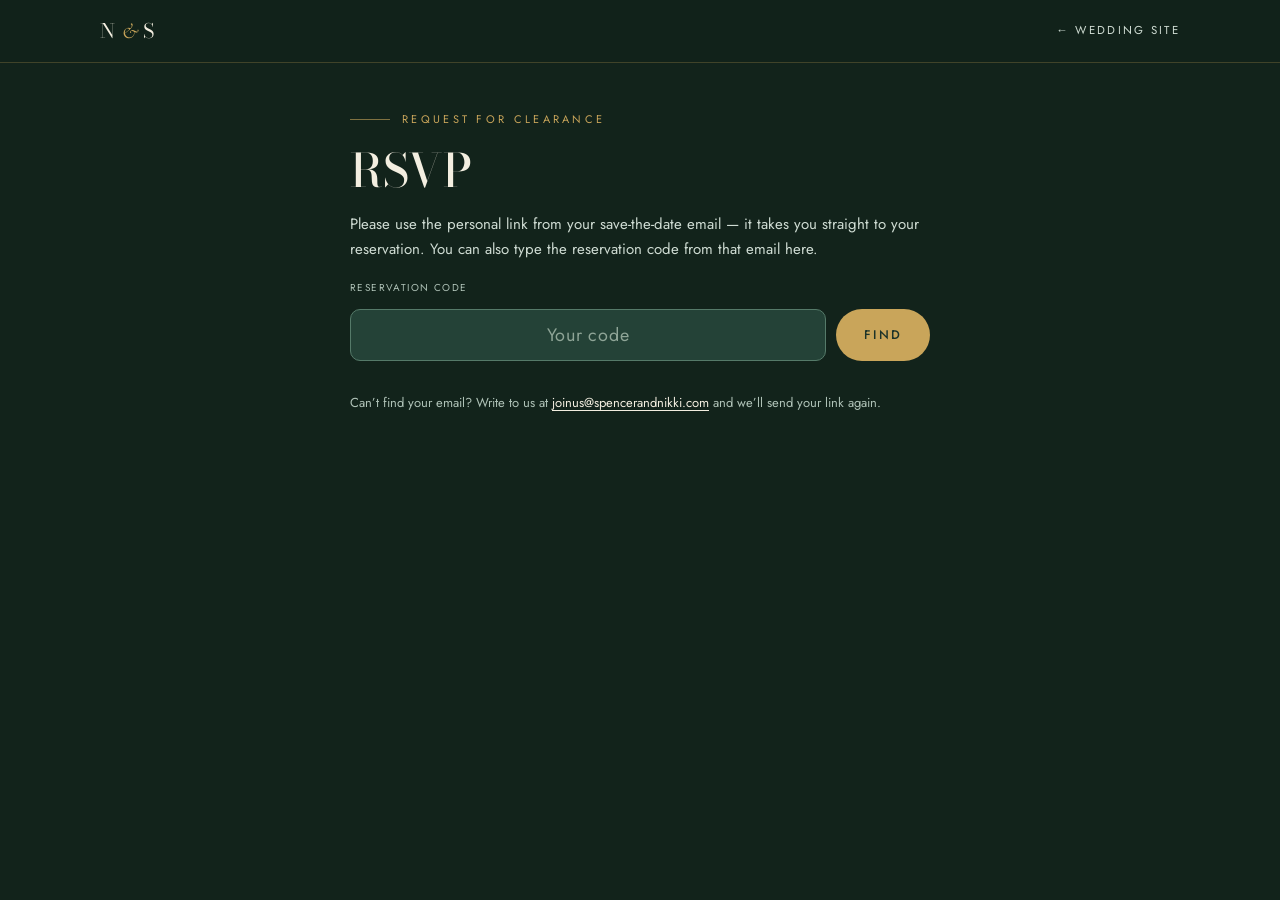
==== rsvp/index.html @ 8760c3c9 "Create index.html" ====
<!doctype html>
<html lang="en">
<head>
<meta charset="utf-8">
<meta name="viewport" content="width=device-width, initial-scale=1, viewport-fit=cover">
<title>RSVP · Nikki &amp; Spencer</title>
<meta name="robots" content="noindex">
<meta name="theme-color" content="#12231B">
<link rel="icon" href="../favicon.png">
<link rel="apple-touch-icon" href="../apple-touch-icon.png">
<link rel="preconnect" href="https://fonts.googleapis.com">
<link rel="preconnect" href="https://fonts.gstatic.com" crossorigin>
<link href="https://fonts.googleapis.com/css2?family=Bodoni+Moda:ital,wght@0,400;0,500;1,400&family=Cormorant+Garamond:ital,wght@0,500;0,600;1,500&family=Jost:wght@300;400;500;600&display=swap" rel="stylesheet">
<link rel="stylesheet" href="../style.css">
</head>
<body>
<header class="nav">
<div class="nav-in">
<a class="brand" href="../">N<i>&amp;</i>S</a>
<nav class="links" style="display:flex;position:static;flex-direction:row;background:none;border:0;padding:0"><a href="../" style="border:0;padding:0">← Wedding site</a></nav>
</div>
</header>

<main class="rs">

<!-- ===== enter code ===== -->
<section id="v-code" class="hidden" style="display:flex;flex-direction:column;gap:18px">
<div class="kick"><i></i>Request for clearance</div>
<h1>RSVP</h1>
<p class="para">Please use the personal link from your save-the-date email — it takes you straight to your reservation. You can also type the reservation code from that email here.</p>
<form id="codeForm" novalidate>
<label for="codeIn">Reservation code</label>
<div class="codebox"><input id="codeIn" autocomplete="off" autocapitalize="characters" spellcheck="false" maxlength="16" placeholder="Your code"><button class="btn" type="submit" id="codeBtn">Find</button></div>
<div class="err" id="codeErr" role="alert"></div>
</form>
<p class="small" style="margin:0">Can’t find your email? Write to us at <a href="mailto:joinus@spencerandnikki.com">joinus@spencerandnikki.com</a> and we’ll send your link again.</p>
</section>

<!-- ===== loading ===== -->
<section id="v-load" class="hidden"><p class="para" style="text-align:center;padding:40px 0">Checking your reservation…</p></section>

<!-- ===== form ===== -->
<section id="v-ask" class="hidden" style="flex-direction:column;gap:18px">
<div class="kick"><i></i>Request for clearance</div>
<h1>Can you join us on October 2, 2027?</h1>
<div class="ticket">
<div class="who"><span class="lbl">Passengers on this reservation</span><span class="v" id="paxNames"></span></div>
<div class="seats"><span class="lbl">Seats</span><span class="v" id="seatCount"></span></div>
</div>
<div id="repliedNote" class="note hidden"></div>
<p class="para">Reply for yourself, or for everyone on this reservation. Please reply by February 1, 2027.</p>
<form id="rsvpForm" novalidate autocomplete="on">
<div id="whoBox" style="display:flex;flex-direction:column;gap:8px">
<div class="lbl">Who’s replying?</div>
<div id="who" class="chips" role="radiogroup" aria-label="Who is replying"></div>
</div>
<div style="display:flex;flex-direction:column;gap:8px">
<div class="lbl">Passenger manifest</div>
<div id="pax" style="display:flex;flex-direction:column;gap:10px"></div>
</div>
<div id="addrBox" class="hidden" style="flex-direction:column;gap:14px">
<div class="lbl" style="padding-top:4px">Household mailing address</div>
<div id="addrNote" class="note hidden">We already have your household’s mailing address. Only fill this in if it has changed.</div>
<label for="street">Street address<input id="street" name="street" type="text" autocomplete="shipping address-line1" placeholder="Street and apt / unit" maxlength="200"></label>
<div class="row2"><label for="city">City<input id="city" name="city" type="text" autocomplete="shipping address-level2" maxlength="80"></label><label for="state">State<input id="state" name="state" type="text" autocomplete="shipping address-level1" maxlength="40"></label></div>
<div class="row2b"><label for="zip">ZIP<input id="zip" name="zip" type="text" autocomplete="shipping postal-code" inputmode="numeric" maxlength="20"></label><label for="phone">Phone<input id="phone" name="phone" type="tel" autocomplete="tel" maxlength="40"></label></div>
<label for="email">Email<input id="email" name="email" type="email" autocomplete="email" maxlength="120"></label>
</div>
<label>Note to the couple (optional)<textarea name="note" rows="3" maxlength="1000"></textarea></label>
<div class="err" id="err" role="alert"></div>
<button class="btn" type="submit" id="submitBtn">File my flight plan</button>
</form>
</section>

<!-- ===== done ===== -->
<section id="v-done" class="hidden" style="flex-direction:column">
<div class="done">
<svg width="64" height="64" viewBox="0 0 64 64" aria-hidden="true"><circle cx="32" cy="32" r="28" fill="none" stroke="#C9A55A" stroke-width="2.5"/><path d="M20 33 L28 41 L44 24" fill="none" stroke="#C9A55A" stroke-width="3" stroke-linecap="round" stroke-linejoin="round"/></svg>
<h1 id="doneTitle">Reply received</h1>
<p class="para" id="doneText" style="max-width:360px"></p>
<div id="doneList" class="note" style="text-align:left;width:100%"></div>
<p class="small" style="margin:0">You can change your reply anytime using this same link.</p>
<button class="linkbtn" type="button" id="againBtn">Change a reply</button>
<a class="btn ghost" href="../#travel">Travel &amp; hotel info</a>
</div>
</section>
</main>

<script>
(function(){
  /* Web app URL of the RSVP script (owned by joinus@spencerandnikki.com) */
  var API = 'https://script.google.com/macros/s/AKfycbwZW_Fsgyg5lzgpN3b44ggi_fx9slfsXWzx26KYUHyJCdIdj5MfnK4z9oKHHdFqIJ7a/exec';

  var $ = function(id){ return document.getElementById(id); };
  var qs = new URLSearchParams(location.search);
  var CODE = (qs.get('g') || '').replace(/[^A-Za-z0-9]/g,'').toUpperCase().slice(0,16);
  var party = null, replier = '', picks = {};

  function go(v){
    ['code','load','ask','done'].forEach(function(n){ var e=$('v-'+n); var on=n===v; e.classList.toggle('hidden',!on); if(on) e.style.display=(n==='load'?'block':'flex'); });
    window.scrollTo(0,0);
  }
  function el(tag, cls, txt){ var e=document.createElement(tag); if(cls) e.className=cls; if(txt!=null) e.textContent=txt; return e; }
  function joinAnd(a){ return a.length < 2 ? (a[0]||'') : a.slice(0,-1).join(', ') + ' & ' + a[a.length-1]; }
  function nameLine(names){
    var parts = names.map(function(n){ return n.trim().split(/\s+/); });
    var multi = parts.length > 1 && parts.every(function(p){ return p.length > 1; });
    var last = multi && parts[0][parts[0].length-1];
    if (multi && parts.every(function(p){ return p[p.length-1] === last; })) return joinAnd(parts.map(function(p){ return p.slice(0,-1).join(' '); })) + ' ' + last;
    return joinAnd(names);
  }
  function label(a){ return a==='Yes' ? 'Wheels down — coming' : a==='No' ? 'Unable — sending love' : 'Waiting for a reply'; }
  function disp(m){ return m.name==='Guest' ? 'Your guest' : m.name; }

  function api(method, body){
    var url = API + (method==='GET' ? '?api=party&g=' + encodeURIComponent(CODE) : '');
    var opt = method==='GET' ? {} : { method:'POST', headers:{'Content-Type':'text/plain;charset=utf-8'}, body: JSON.stringify(body) };
    return fetch(url, opt).then(function(r){ return r.json(); });
  }

  function load(){
    go('load');
    api('GET').then(function(p){
      if (!p || !p.ok){ go('code'); $('codeErr').textContent='We couldn’t find that reservation. Please check the code and try again.'; return; }
      party = p; picks = {}; replier=''; history.replaceState(null,'','?g='+CODE); renderForm(); go('ask');
    }).catch(function(){ go('code'); $('codeErr').textContent='We couldn’t connect just now. Please try again in a moment.'; });
  }

  function renderHeader(){
    $('paxNames').textContent = nameLine(party.members.map(function(m){ return m.name==='Guest' ? 'Guest' : m.name; }));
    $('seatCount').textContent = party.members.length;
    var answered = party.members.filter(function(m){ return m.answer; }), n=$('repliedNote');
    if (answered.length){
      n.classList.remove('hidden'); n.innerHTML=''; n.appendChild(el('b',null,'Replies so far'));
      party.members.forEach(function(m){ n.appendChild(el('div',null, disp(m)+': '+label(m.answer))); });
    } else n.classList.add('hidden');
  }

  function renderForm(){
    renderHeader();
    $('err').textContent='';
    var people = party.members.filter(function(m){ return m.name!=='Guest'; });
    if (people.length===1) replier = people[0].id;
    $('whoBox').classList.toggle('hidden', people.length===1);
    var who=$('who'); who.innerHTML='';
    people.forEach(function(m){
      var c=el('button','chip',m.name); c.type='button'; c.setAttribute('role','radio'); c.setAttribute('aria-checked', String(m.id===replier));
      c.addEventListener('click', function(){ replier=m.id; renderForm(); }); who.appendChild(c);
    });
    var pax=$('pax'); pax.innerHTML='';
    party.members.forEach(function(m){
      var locked = m.own && m.id!==replier;
      var cur = picks[m.id] || (m.answer==='Yes'?'yes':m.answer==='No'?'no':'');
      if (locked) cur = m.answer==='Yes'?'yes':'no';
      var card=el('div','p'), head=el('div');
      head.appendChild(el('div','p-name', disp(m)));
      var sub = locked ? (m.name.split(' ')[0]+' replied for themselves, so only they can change this.')
              : (m.own && m.id===replier ? 'Your own reply — you can change it.' : (m.answer ? 'Current reply: '+label(m.answer) : ''));
      if (sub) head.appendChild(el('div','p-sub',sub));
      card.appendChild(head);
      var opts=el('div','opts');
      [['yes','Wheels down','Coming'],['no','Unable','Sending love']].forEach(function(o){
        var b=el('button','opt '+o[0]); b.type='button'; b.setAttribute('aria-pressed', String(cur===o[0]));
        b.appendChild(el('b',null,o[1])); b.appendChild(el('small',null,o[2]));
        b.setAttribute('aria-label', disp(m)+': '+o[1]+', '+o[2].toLowerCase());
        if (locked) b.disabled=true;
        b.addEventListener('click', function(){ picks[m.id]=o[0]; renderForm(); });
        opts.appendChild(b);
      });
      card.appendChild(opts);
      if (cur==='yes' && !locked){
        var l=el('label',null,'Name on the invitation'), i=el('input'); i.name='n_'+m.id; i.maxLength=120;
        i.value = picks['n_'+m.id] != null ? picks['n_'+m.id] : (m.official || (m.name==='Guest' ? '' : m.name));
        if (m.name==='Guest') i.placeholder='Your guest’s full name';
        i.addEventListener('input', function(){ picks['n_'+m.id]=i.value; });
        l.appendChild(i); card.appendChild(l);
        var first = m.name==='Guest' ? 'your guest' : m.name.split(' ')[0];
        if (!picks['x_'+m.id] && !picks['a_'+m.id]){
          var tg=el('button','sep-toggle', m.hasOwnAddr ? 'Update where we mail '+first+'’s invite' : '+ Mail '+first+'’s invite somewhere else');
          tg.type='button'; tg.addEventListener('click', function(){ picks['x_'+m.id]=true; renderForm(); });
          card.appendChild(tg);
        } else {
          var la=el('label',null,'Where should we mail '+first+'’s invite? (optional)'), ta=el('textarea');
          ta.name='sep_'+m.id; ta.rows=2; ta.maxLength=300; ta.setAttribute('autocomplete','off');
          ta.placeholder = m.hasOwnAddr ? 'On file — only fill in if it changed' : 'Only if '+first+' lives somewhere else';
          ta.value = picks['a_'+m.id] || '';
          ta.addEventListener('input', function(){ picks['a_'+m.id]=ta.value; });
          la.appendChild(ta); card.appendChild(la);
        }
      }
      pax.appendChild(card);
    });
    var anyYes = party.members.some(function(m){ return (picks[m.id]||(m.answer==='Yes'?'yes':m.answer==='No'?'no':''))==='yes'; });
    $('addrBox').classList.toggle('hidden', !anyYes); if(anyYes) $('addrBox').style.display='flex';
    $('addrNote').classList.toggle('hidden', !party.hasAddress);
  }

  $('codeForm').addEventListener('submit', function(e){
    e.preventDefault();
    var c=$('codeIn').value.replace(/[^A-Za-z0-9]/g,'').toUpperCase();
    if (c.length<6){ $('codeErr').textContent='Your code is at least 6 letters and numbers.'; return; }
    $('codeErr').textContent=''; CODE=c; load();
  });
  $('againBtn').addEventListener('click', function(){ renderForm(); go('ask'); });
  $('rsvpForm').addEventListener('input', function(){ $('err').textContent=''; });
  $('rsvpForm').addEventListener('submit', function(e){
    e.preventDefault();
    var f=e.target, err=$('err');
    if (!replier){ err.textContent='Please choose who’s replying.'; return; }
    var answers={}, names={}, addrs={}, any=false, anyYes=false;
    party.members.forEach(function(m){
      if (m.own && m.id!==replier) return;
      var c=picks[m.id]; if(!c) return; answers[m.id]=c; any=true;
      if (c==='yes'){ anyYes=true; var i=f.querySelector('[name="n_'+m.id+'"]'); names[m.id]=i?i.value.trim():''; var t=f.querySelector('[name="sep_'+m.id+'"]'); if(t&&t.value.trim()) addrs[m.id]=t.value.trim(); }
    });
    if (!any){ err.textContent='Choose Wheels down or Unable for at least one person.'; return; }
    for (var id in names){ if(!names[id]){ err.textContent='Please add a name for each person who’s coming.'; return; } }
    var addr={street:f.street.value.trim(),city:f.city.value.trim(),state:f.state.value.trim(),zip:f.zip.value.trim(),email:f.email.value.trim(),phone:f.phone.value.trim()};
    if (anyYes && !party.hasAddress && !(addr.street&&addr.city&&addr.state&&addr.zip&&addr.email&&addr.phone)){ err.textContent='Please fill in the mailing address, phone and email so we can send your invitation.'; return; }
    if (addr.email && !/^\S+@\S+\.\S+$/.test(addr.email)){ err.textContent='That email doesn’t look quite right.'; return; }
    var btn=$('submitBtn'); btn.disabled=true; btn.textContent='Filing…';
    var payload={code:CODE, replier:replier, answers:answers, names:names, addrs:addrs, note:f.note.value};
    for (var k in addr) payload[k]=addr[k];
    api('POST', payload).then(function(res){
      btn.disabled=false; btn.textContent='File my flight plan';
      if (!res || !res.ok){ err.textContent=((res&&res.error)||'Something went wrong.')+' Please try again.'; return; }
      party = res.party; picks={}; f.note.value='';
      var yes = party.members.filter(function(m){ return m.answer==='Yes'; }).length;
      $('doneTitle').textContent = yes ? 'Roger that' : 'Reply received';
      $('doneText').textContent = yes ? 'You’re cleared for takeoff. Watch your mailbox for the formal invitation.' : 'Thank you for letting us know. Sending love from the flight deck.';
      var dl=$('doneList'); dl.innerHTML='';
      party.members.forEach(function(m){ dl.appendChild(el('div',null, disp(m)+': '+label(m.answer))); });
      if (res.skipped && res.skipped.length) dl.appendChild(el('div','p-sub', res.skipped.join(', ')+' already replied for themselves, so their answer stayed the same.'));
      go('done');
    }).catch(function(){
      btn.disabled=false; btn.textContent='File my flight plan';
      err.textContent='We couldn’t connect just now. Please try again.';
    });
  });

  if (CODE) load(); else go('code');
})();
</script>
</body>
</html>
---- style.css ----
:root{--bg:#12231B;--navy:#1C3329;--navy2:#244237;--line:#3D6252;--line2:#557A69;--cream:#F3EEE0;--mute:#AFC2B7;--soft:#CFDCD3;--gold:#C9A55A;--gold2:#E2C47E;--err:#F0A59A;--serif:'Bodoni Moda',Didot,Georgia,serif;--script:'Cormorant Garamond',Georgia,serif;--sans:'Jost','Helvetica Neue',Arial,sans-serif}
*{box-sizing:border-box}
html{scroll-behavior:smooth;scroll-padding-top:72px}
body{margin:0;background:var(--bg);color:var(--cream);font-family:var(--sans);-webkit-font-smoothing:antialiased;line-height:1.5}
a{color:var(--cream);text-underline-offset:3px}a:hover{color:var(--gold2)}
img{max-width:100%;display:block}
.hidden{display:none!important}

/* ---------- nav ---------- */
.nav{position:sticky;top:0;z-index:20;background:rgba(18,35,27,.92);backdrop-filter:saturate(1.2) blur(8px);-webkit-backdrop-filter:saturate(1.2) blur(8px);border-bottom:1px solid rgba(201,165,90,.25)}
.nav-in{max-width:1120px;margin:0 auto;padding:0 20px;height:62px;display:flex;align-items:center;justify-content:space-between;gap:16px}
.brand{font-family:var(--serif);font-size:20px;letter-spacing:.14em;text-decoration:none;white-space:nowrap}
.brand i{font-family:var(--script);font-style:italic;color:var(--gold);letter-spacing:0;font-size:22px;padding:0 4px}
.links{display:flex;align-items:center;gap:26px}
.links a{font-size:11.5px;letter-spacing:.2em;text-transform:uppercase;text-decoration:none;color:var(--soft)}
.links a:hover{color:var(--gold2)}
.pill{display:inline-flex;align-items:center;min-height:38px;padding:0 18px;border-radius:20px;background:var(--gold);color:var(--navy)!important;font-weight:500}
.pill:hover{background:var(--gold2)}
.menu{display:none;background:none;border:0;color:var(--cream);padding:10px;margin-right:-10px;cursor:pointer}
@media (max-width:860px){
  .menu{display:block}
  .links{position:absolute;top:62px;left:0;right:0;flex-direction:column;align-items:stretch;gap:0;background:var(--bg);border-bottom:1px solid rgba(201,165,90,.25);padding:6px 20px 18px;display:none}
  .links.open{display:flex}
  .links a{padding:14px 0;border-bottom:1px solid var(--line);font-size:12.5px}
  .links a.pill{margin-top:14px;justify-content:center;border:0;min-height:48px}
}

/* ---------- shared ---------- */
.wrap{max-width:1120px;margin:0 auto;padding:0 20px}
.sec{padding:88px 0;border-top:1px solid rgba(201,165,90,.18)}
.sec.alt{background:var(--navy)}
.kick{display:flex;align-items:center;gap:12px;font-size:11px;letter-spacing:.3em;text-transform:uppercase;color:var(--gold)}
.kick b{font-weight:500;color:var(--mute);letter-spacing:.2em}
.kick i{flex:0 0 40px;height:1px;background:var(--gold);opacity:.6}
h2{font-family:var(--serif);font-weight:500;font-size:clamp(34px,5vw,52px);line-height:1.05;margin:14px 0 14px;letter-spacing:.01em}
.lede{font-size:16px;line-height:1.7;color:var(--soft);max-width:620px;margin:0}
.script{font-family:var(--script);font-style:italic;color:var(--gold)}
.lbl{font-size:10px;letter-spacing:.2em;color:var(--mute);text-transform:uppercase}
.small{font-size:13px;color:var(--mute)}
.card{border:1px solid var(--line);border-radius:16px;background:rgba(36,66,55,.55);padding:22px}
.venue{font-family:var(--script);font-size:26px;font-weight:600;line-height:1.15}
.btn{display:inline-flex;justify-content:center;align-items:center;min-height:52px;border-radius:28px;border:0;background:var(--gold);color:var(--navy);font-family:inherit;font-weight:500;font-size:12.5px;letter-spacing:.18em;text-transform:uppercase;cursor:pointer;text-decoration:none;padding:0 28px;text-align:center}
.btn:hover{background:var(--gold2);color:var(--navy)}
.btn.ghost{background:transparent;border:1px solid var(--cream);color:var(--cream)}
.btn.ghost:hover{background:rgba(243,238,224,.08);color:var(--cream)}
.btn[disabled]{opacity:.6;cursor:wait}
.plane{display:inline-block;color:var(--gold)}
.rule{display:flex;align-items:center;justify-content:center;gap:12px;color:var(--gold)}.rule i{width:70px;height:1px;background:var(--gold);opacity:.7}

/* ---------- hero ---------- */
.hero{position:relative;overflow:hidden}
.hero-in{display:grid;grid-template-columns:minmax(0,1fr) minmax(0,1.1fr);gap:56px;align-items:center;padding:64px 20px 80px}
.names{display:flex;flex-direction:column;align-items:center;text-align:center;gap:14px}
.eyebrow{font-size:12px;letter-spacing:.36em;text-transform:uppercase;color:var(--soft);padding-left:.36em}
.n{font-family:var(--serif);font-size:clamp(46px,6.4vw,76px);line-height:1;letter-spacing:.12em;text-transform:uppercase;display:flex;flex-direction:column;align-items:center;gap:4px;padding-left:.12em}
.amp{font-family:var(--script);font-style:italic;font-size:.75em;color:var(--gold);letter-spacing:0;text-transform:none;line-height:1}
.hero .script{font-size:28px}
.when{display:grid;grid-template-columns:1fr 1fr;border-top:1px solid var(--line);border-bottom:1px solid var(--line);width:100%;max-width:420px;margin-top:6px}
.when>div{padding:14px 6px;display:flex;flex-direction:column;gap:4px;text-align:center}
.when>div+div{border-left:1px solid var(--line)}
.when .v{font-size:15px;font-weight:500;letter-spacing:.08em}
.count{display:flex;gap:10px;justify-content:center}
.count div{min-width:64px;padding:8px 6px;border:1px solid var(--line);border-radius:10px;background:rgba(36,66,55,.5);display:flex;flex-direction:column;align-items:center}
.count b{font-family:var(--serif);font-weight:500;font-size:24px;color:var(--gold2);line-height:1.2}
.count span{font-size:9px;letter-spacing:.2em;color:var(--mute);text-transform:uppercase}
.hero-cta{display:flex;gap:12px;flex-wrap:wrap;justify-content:center;margin-top:6px}
.map{position:relative;width:100%;aspect-ratio:342/250;border-radius:16px;overflow:hidden;border:1px solid rgba(201,165,90,.55);box-shadow:0 24px 60px rgba(0,0,0,.5)}
.map img,.map svg{position:absolute;inset:0;width:100%;height:100%}
.map img{object-fit:cover}
.map-cap{display:flex;justify-content:space-between;margin-top:12px;font-size:10px;letter-spacing:.2em;text-transform:uppercase;color:var(--mute)}
@media (max-width:860px){.hero-in{grid-template-columns:1fr;gap:36px;padding:28px 16px 56px}.hero .mapbox{order:-1}}

/* ---------- details ---------- */
.two{display:grid;grid-template-columns:minmax(0,1fr) minmax(0,1fr);gap:48px;align-items:start;margin-top:36px}
@media (max-width:860px){.two{grid-template-columns:1fr;gap:28px}}
.tl{display:flex;flex-direction:column}
.tl-row{display:grid;grid-template-columns:118px 1fr;gap:18px;padding:18px 0;border-top:1px dashed var(--line2)}
.tl-row:first-child{border-top:0;padding-top:0}
.tl-t b{display:block;white-space:nowrap;font-size:22px;font-weight:500;color:var(--gold);line-height:1.1}
.tl-d .venue{font-size:22px}
.tl-d p{margin:4px 0 0;color:var(--soft);font-size:14px}
.cal{display:flex;gap:10px;flex-wrap:wrap;margin-top:20px}
.cal a{display:inline-flex;align-items:center;min-height:40px;padding:0 16px;border:1px solid var(--gold);border-radius:20px;text-decoration:none;font-size:12.5px;letter-spacing:.06em}
.cal a:hover{background:rgba(201,165,90,.15);color:var(--cream)}
.vmap{border-radius:14px;overflow:hidden;border:1px solid rgba(201,165,90,.45);aspect-ratio:4/3;background:var(--navy2)}
.vmap iframe{width:100%;height:100%;border:0;filter:grayscale(.35) contrast(1.05)}

/* ---------- travel ---------- */
.grid3{display:grid;grid-template-columns:repeat(3,minmax(0,1fr));gap:16px;margin-top:36px}
@media (max-width:860px){.grid3{grid-template-columns:1fr}}
.apt b{font-family:var(--serif);font-weight:500;font-size:34px;letter-spacing:.06em;color:var(--gold2);display:block;line-height:1.1}
.apt .nm{font-size:14px;color:var(--soft)}
.apt .dr{margin-top:14px;padding-top:12px;border-top:1px dashed var(--line2);font-size:13.5px}
.tag{display:inline-block;font-size:9.5px;letter-spacing:.2em;text-transform:uppercase;color:var(--gold);border:1px solid rgba(201,165,90,.6);border-radius:10px;padding:3px 9px;margin-left:8px;vertical-align:middle}
.hotels{display:grid;grid-template-columns:repeat(2,minmax(0,1fr));gap:16px;margin-top:16px}
@media (max-width:860px){.hotels{grid-template-columns:1fr}}
.hotel{display:flex;flex-direction:column;gap:8px}
.hotel .meta{display:flex;flex-wrap:wrap;gap:6px 16px;font-size:13px;color:var(--soft)}
.hotel .btn{margin-top:10px;align-self:flex-start;min-height:46px;font-size:11.5px;padding:0 22px}
.sub{font-family:var(--serif);font-weight:500;font-size:26px;margin:56px 0 0}

/* ---------- story ---------- */
.story{max-width:620px;margin:36px 0 0;display:flex;flex-direction:column;gap:18px}
.log{display:grid;grid-template-columns:110px 1fr;gap:18px;padding:20px 0;border-top:1px dashed var(--line2)}
.log .who{font-size:10px;letter-spacing:.22em;text-transform:uppercase;color:var(--gold);padding-top:6px}
.log p{margin:0;font-size:16px;line-height:1.75;color:var(--soft)}
.log.her{grid-template-columns:1fr 110px}.log.her .who{order:2;text-align:right}
.soon{text-align:center;padding:30px 20px;border:1px dashed var(--line2);border-radius:16px;color:var(--soft)}
.soon .script{font-size:26px;display:block;margin-bottom:6px}

/* ---------- registry / faq ---------- */
.reg{display:grid;grid-template-columns:repeat(3,minmax(0,1fr));gap:16px;margin-top:36px}
@media (max-width:860px){.reg{grid-template-columns:1fr}}
.reg .card{min-height:150px;display:flex;flex-direction:column;justify-content:space-between;gap:12px}
.faq{max-width:820px;margin-top:28px}
.faq details{border-top:1px solid var(--line);padding:4px 0}
.faq details:last-child{border-bottom:1px solid var(--line)}
.faq summary{list-style:none;cursor:pointer;padding:18px 36px 18px 0;position:relative;font-size:17px;font-weight:500}
.faq summary::-webkit-details-marker{display:none}
.faq summary::after{content:'+';position:absolute;right:4px;top:12px;font-size:26px;font-weight:300;color:var(--gold)}
.faq details[open] summary::after{content:'–'}
.faq p{margin:0 0 18px;color:var(--soft);font-size:15px;line-height:1.7;max-width:700px}

/* ---------- footer ---------- */
.foot{padding:64px 20px 48px;text-align:center;border-top:1px solid rgba(201,165,90,.25)}
.foot .n2{font-family:var(--serif);font-size:28px;letter-spacing:.14em}
.foot .n2 i{font-family:var(--script);color:var(--gold);letter-spacing:0;padding:0 6px}
.foot p{margin:10px 0 0;font-size:13px;color:var(--mute)}

/* ---------- RSVP page ---------- */
.rs{max-width:620px;margin:0 auto;padding:48px 20px 80px;display:flex;flex-direction:column;gap:20px}
.rs h1{font-family:var(--serif);font-weight:500;font-size:clamp(34px,6vw,46px);line-height:1.06;margin:0}
.rs .para{font-size:15px;line-height:1.65;color:var(--soft);margin:0}
form{display:flex;flex-direction:column;gap:14px;margin:0}
label{display:flex;flex-direction:column;gap:6px;font-size:10px;letter-spacing:.14em;text-transform:uppercase;color:var(--mute)}
input,textarea{font-family:var(--sans);font-size:16px;color:var(--cream);background:var(--navy2);border:1px solid var(--line2);border-radius:10px;padding:12px;width:100%;letter-spacing:0;text-transform:none}
input::placeholder,textarea::placeholder{color:#8FA597}
input:focus,textarea:focus{outline:2px solid var(--gold);outline-offset:1px}
.codebox{display:flex;gap:10px}
.codebox input{letter-spacing:.2em;font-size:18px;text-align:center}.codebox input::placeholder{letter-spacing:.04em}
.codebox .btn{flex-shrink:0;min-height:50px}
.row2{display:grid;grid-template-columns:2fr 1fr;gap:10px}.row2b{display:grid;grid-template-columns:1fr 1fr;gap:10px}
.err{color:var(--err);font-size:14px;line-height:1.4}
.note{border:1px solid var(--line);border-radius:12px;background:var(--navy2);padding:14px 16px;font-size:14px;line-height:1.55;color:var(--soft)}
.note b{color:var(--cream);font-weight:500}
.ticket{display:grid;grid-template-columns:1fr auto;border:1px solid var(--line);border-radius:14px;background:var(--navy2)}
.ticket .who{padding:14px 16px;display:flex;flex-direction:column;gap:4px;min-width:0}
.ticket .seats{padding:14px 18px;display:flex;flex-direction:column;gap:4px;border-left:1px dashed var(--line2);text-align:center}
.ticket .v{font-size:17px;font-weight:500;line-height:1.35}
.chips{display:flex;flex-wrap:wrap;gap:8px}
.chip{border:1px solid var(--line2);background:var(--navy2);color:var(--cream);border-radius:20px;padding:9px 15px;min-height:42px;font-family:inherit;font-size:14px;cursor:pointer}
.chip[aria-checked=true]{background:var(--cream);color:var(--navy);border-color:var(--cream)}
.p{border:1px solid var(--line);border-radius:12px;background:var(--navy2);padding:14px;display:flex;flex-direction:column;gap:10px}
.p-name{font-size:16px;font-weight:500}
.p-sub{font-size:12.5px;color:var(--mute);line-height:1.4}
.opts{display:grid;grid-template-columns:1fr 1fr;gap:8px}
.opt{border:1px solid var(--line2);background:transparent;color:var(--cream);border-radius:12px;padding:10px 8px;min-height:58px;font-family:inherit;cursor:pointer;display:flex;flex-direction:column;align-items:center;justify-content:center;gap:2px;text-align:center}
.opt b{font-size:12px;letter-spacing:.12em;text-transform:uppercase;font-weight:500}
.opt small{font-size:11.5px;color:var(--mute)}
.opt.yes[aria-pressed=true]{background:var(--gold);border-color:var(--gold);color:var(--navy)}
.opt.no[aria-pressed=true]{background:var(--cream);border-color:var(--cream);color:var(--navy)}
.opt[aria-pressed=true] small{color:var(--navy);opacity:.75}
.opt[disabled]{opacity:.45;cursor:not-allowed}
.sep-toggle{align-self:flex-start;background:none;border:0;padding:2px 0;color:var(--gold);font:inherit;font-size:13px;text-decoration:underline;text-underline-offset:3px;cursor:pointer}
.done{display:flex;flex-direction:column;gap:16px;align-items:center;text-align:center;padding-top:30px}
.linkbtn{background:none;border:0;color:var(--cream);font-family:inherit;font-size:12px;letter-spacing:.14em;text-transform:uppercase;cursor:pointer;min-height:44px;text-decoration:underline;text-underline-offset:4px}

/* ---------- fern details ---------- */
.fern{position:absolute;color:var(--cream);pointer-events:none;z-index:0}
.hero .fern.a{width:300px;left:-60px;top:-30px;opacity:.13;transform:rotate(8deg)}
.hero .fern.b{width:360px;right:-70px;bottom:-90px;opacity:.11;transform:scale(-1,-1) rotate(-10deg)}
.hero-in{position:relative;z-index:1}
.sprig{width:104px;color:var(--cream);opacity:.9;transform:scaleX(-1)}
.sprig.r{transform:none}
.rule.f{gap:10px}
.sec{position:relative;overflow:hidden}
.sec .fern.c{width:240px;right:-40px;top:20px;opacity:.07;transform:rotate(-20deg) scaleX(-1)}
.sec .wrap{position:relative;z-index:1}
.kick .sp{width:52px;color:var(--cream);opacity:.8;flex:0 0 52px}
@media (max-width:860px){.hero .fern.a{width:200px;left:-70px;top:-20px}.hero .fern.b{display:none}.sec .fern.c{width:170px;right:-50px}}
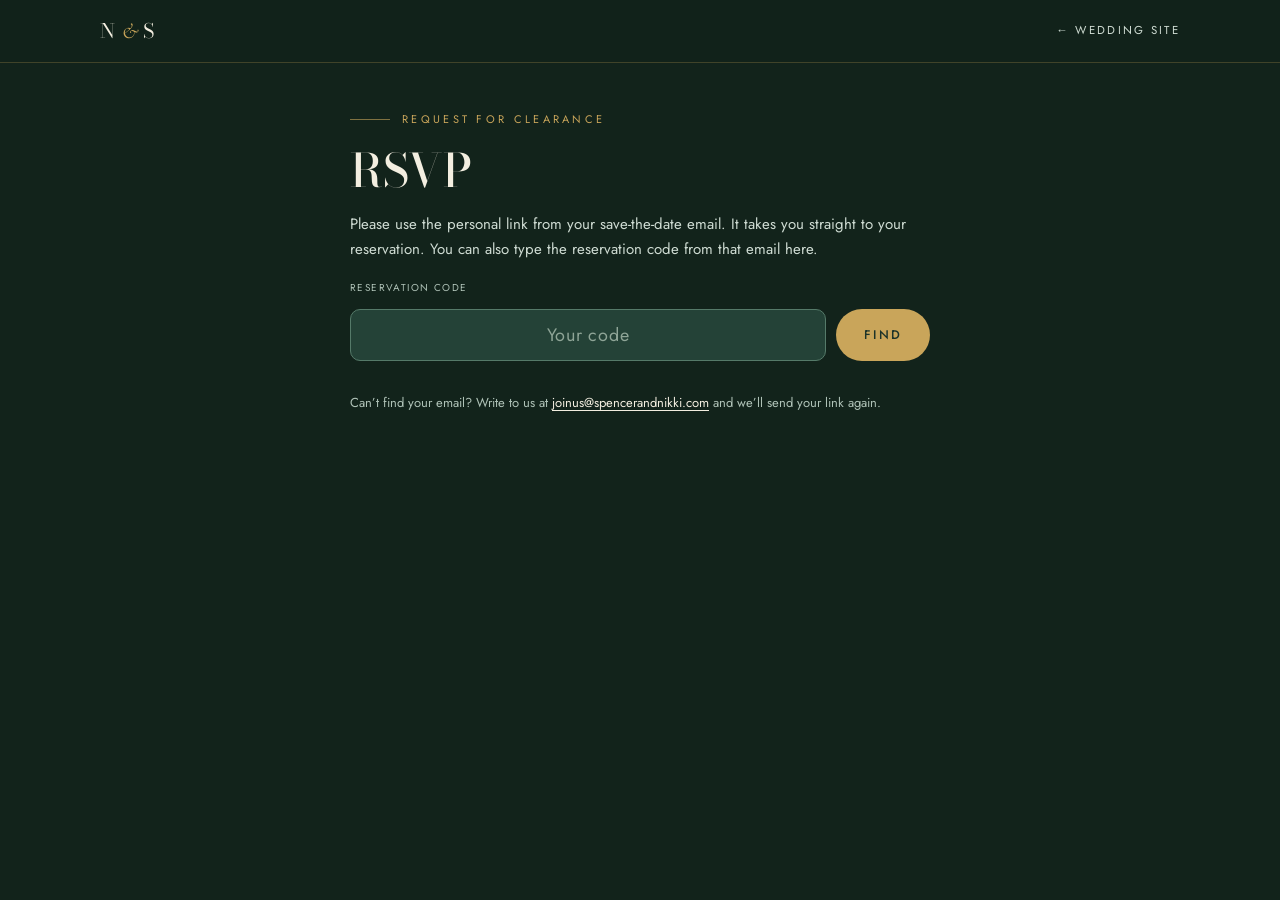
==== commit 53543022: "Update index.html" ====
--- a/rsvp/index.html
+++ b/rsvp/index.html
@@ -27,7 +27,7 @@
 <section id="v-code" class="hidden" style="display:flex;flex-direction:column;gap:18px">
 <div class="kick"><i></i>Request for clearance</div>
 <h1>RSVP</h1>
-<p class="para">Please use the personal link from your save-the-date email — it takes you straight to your reservation. You can also type the reservation code from that email here.</p>
+<p class="para">Please use the personal link from your save-the-date email. It takes you straight to your reservation. You can also type the reservation code from that email here.</p>
 <form id="codeForm" novalidate>
 <label for="codeIn">Reservation code</label>
 <div class="codebox"><input id="codeIn" autocomplete="off" autocapitalize="characters" spellcheck="false" maxlength="16" placeholder="Your code"><button class="btn" type="submit" id="codeBtn">Find</button></div>
@@ -48,7 +48,7 @@
 <div class="seats"><span class="lbl">Seats</span><span class="v" id="seatCount"></span></div>
 </div>
 <div id="repliedNote" class="note hidden"></div>
-<p class="para">Reply for yourself, or for everyone on this reservation. Please reply by February 1, 2027.</p>
+<p class="para">Reply for yourself, or for everyone on this reservation.</p>
 <form id="rsvpForm" novalidate autocomplete="on">
 <div id="whoBox" style="display:flex;flex-direction:column;gap:8px">
 <div class="lbl">Who’s replying?</div>
@@ -79,8 +79,6 @@
 <h1 id="doneTitle">Reply received</h1>
 <p class="para" id="doneText" style="max-width:360px"></p>
 <div id="doneList" class="note" style="text-align:left;width:100%"></div>
-<p class="small" style="margin:0">You can change your reply anytime using this same link.</p>
-<button class="linkbtn" type="button" id="againBtn">Change a reply</button>
 <a class="btn ghost" href="../#travel">Travel &amp; hotel info</a>
 </div>
 </section>
@@ -109,7 +107,7 @@
     if (multi && parts.every(function(p){ return p[p.length-1] === last; })) return joinAnd(parts.map(function(p){ return p.slice(0,-1).join(' '); })) + ' ' + last;
     return joinAnd(names);
   }
-  function label(a){ return a==='Yes' ? 'Wheels down — coming' : a==='No' ? 'Unable — sending love' : 'Waiting for a reply'; }
+  function label(a){ return a==='Yes' ? 'Wheels down: coming' : a==='No' ? 'Unable: sending love' : 'Waiting for a reply'; }
   function disp(m){ return m.name==='Guest' ? 'Your guest' : m.name; }
 
   function api(method, body){
@@ -154,8 +152,8 @@
       if (locked) cur = m.answer==='Yes'?'yes':'no';
       var card=el('div','p'), head=el('div');
       head.appendChild(el('div','p-name', disp(m)));
-      var sub = locked ? (m.name.split(' ')[0]+' replied for themselves, so only they can change this.')
-              : (m.own && m.id===replier ? 'Your own reply — you can change it.' : (m.answer ? 'Current reply: '+label(m.answer) : ''));
+      var sub = locked ? (m.name.split(' ')[0]+' already replied for themselves.')
+              : (m.own && m.id===replier ? 'Your own reply.' : (m.answer ? 'Current reply: '+label(m.answer) : ''));
       if (sub) head.appendChild(el('div','p-sub',sub));
       card.appendChild(head);
       var opts=el('div','opts');
@@ -182,7 +180,7 @@
         } else {
           var la=el('label',null,'Where should we mail '+first+'’s invite? (optional)'), ta=el('textarea');
           ta.name='sep_'+m.id; ta.rows=2; ta.maxLength=300; ta.setAttribute('autocomplete','off');
-          ta.placeholder = m.hasOwnAddr ? 'On file — only fill in if it changed' : 'Only if '+first+' lives somewhere else';
+          ta.placeholder = m.hasOwnAddr ? 'On file. Only fill in if it changed' : 'Only if '+first+' lives somewhere else';
           ta.value = picks['a_'+m.id] || '';
           ta.addEventListener('input', function(){ picks['a_'+m.id]=ta.value; });
           la.appendChild(ta); card.appendChild(la);
@@ -201,7 +199,6 @@
     if (c.length<6){ $('codeErr').textContent='Your code is at least 6 letters and numbers.'; return; }
     $('codeErr').textContent=''; CODE=c; load();
   });
-  $('againBtn').addEventListener('click', function(){ renderForm(); go('ask'); });
   $('rsvpForm').addEventListener('input', function(){ $('err').textContent=''; });
   $('rsvpForm').addEventListener('submit', function(e){
     e.preventDefault();
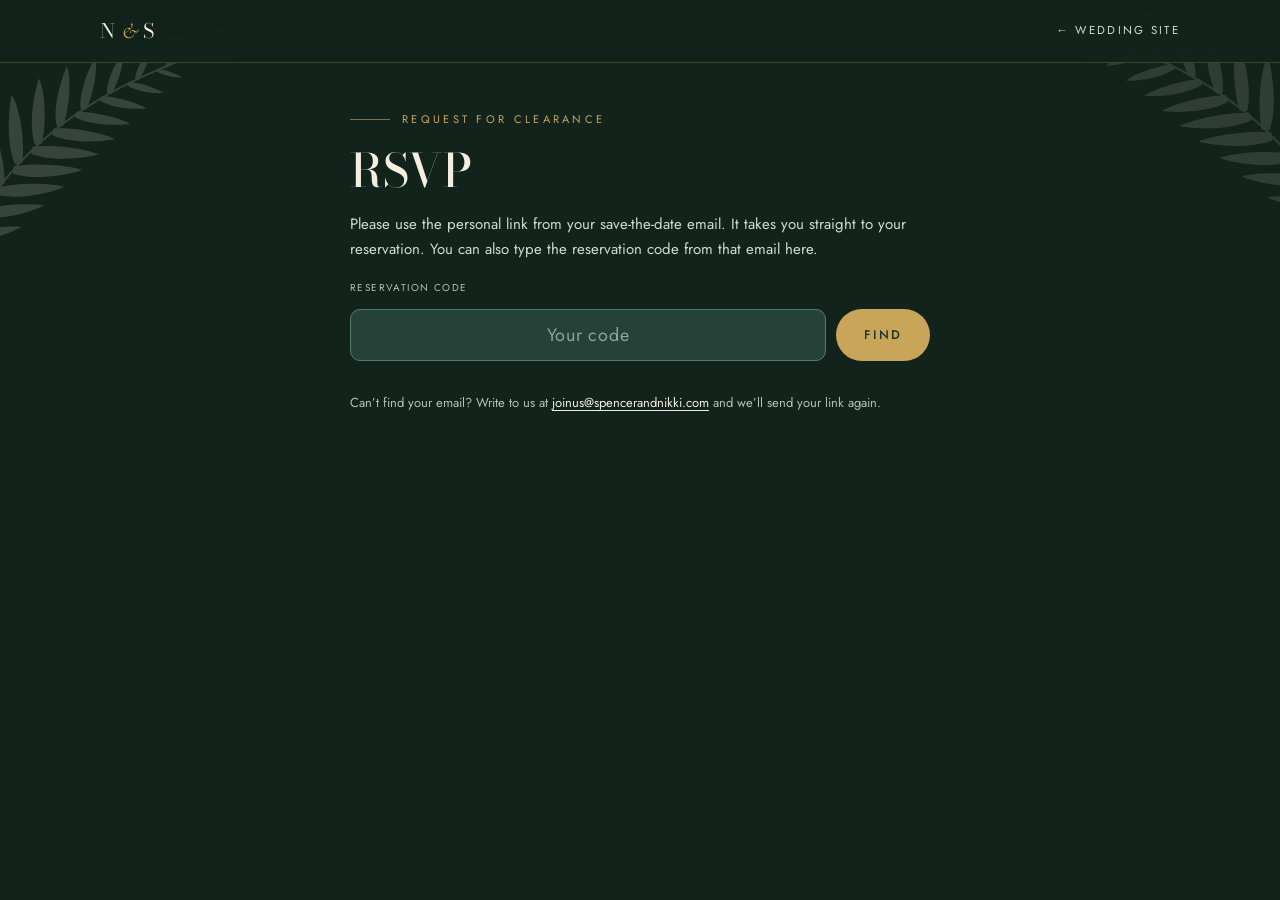
==== commit 96464b18: "Update index.html" ====
--- a/rsvp/index.html
+++ b/rsvp/index.html
@@ -5,13 +5,53 @@
 <meta name="viewport" content="width=device-width, initial-scale=1, viewport-fit=cover">
 <title>RSVP · Nikki &amp; Spencer</title>
 <meta name="robots" content="noindex">
+<meta name="description" content="October 2, 2027 · Saratoga, California. Tap to let us know if you can come.">
+<meta property="og:type" content="website">
+<meta property="og:site_name" content="Nikki &amp; Spencer">
+<meta property="og:title" content="Save the Date · Nikki &amp; Spencer">
+<meta property="og:description" content="October 2, 2027 · Saratoga, California. Tap to let us know if you can come.">
+<meta property="og:image" content="https://spencerandnikki.com/share-rsvp.jpg">
+<meta property="og:image:secure_url" content="https://spencerandnikki.com/share-rsvp.jpg">
+<meta property="og:image:type" content="image/jpeg">
+<meta property="og:image:width" content="1200">
+<meta property="og:image:height" content="630">
+<meta property="og:image:alt" content="Save the date: Nikki and Spencer, October 2, 2027, Saratoga, California">
+<meta name="twitter:card" content="summary_large_image">
 <meta name="theme-color" content="#12231B">
-<link rel="icon" href="../favicon.png">
+<link rel="icon" href="../favicon.png" sizes="64x64">
+<link rel="icon" href="../favicon.svg" type="image/svg+xml">
 <link rel="apple-touch-icon" href="../apple-touch-icon.png">
 <link rel="preconnect" href="https://fonts.googleapis.com">
 <link rel="preconnect" href="https://fonts.gstatic.com" crossorigin>
 <link href="https://fonts.googleapis.com/css2?family=Bodoni+Moda:ital,wght@0,400;0,500;1,400&family=Cormorant+Garamond:ital,wght@0,500;0,600;1,500&family=Jost:wght@300;400;500;600&display=swap" rel="stylesheet">
 <link rel="stylesheet" href="../style.css">
+<style>
+.rs-ferns{position:absolute;left:0;right:0;top:0;height:720px;overflow:hidden;pointer-events:none;z-index:0}
+.rs-ferns .fern.a{width:300px;left:-60px;top:-10px;opacity:.16;transform:rotate(8deg)}
+.rs-ferns .fern.b{width:320px;right:-70px;top:-50px;opacity:.13;transform:scale(-1,1) rotate(12deg)}
+main.rs{position:relative;z-index:1}
+@media (max-width:700px){.rs-ferns .fern.a{width:220px;left:-70px;top:-10px}.rs-ferns .fern.b{width:220px;right:-70px;top:-40px}}
+.std{border:1px solid var(--line);border-radius:18px;background:linear-gradient(160deg,rgba(36,66,55,.66),rgba(28,51,41,.5));text-align:center;position:relative;overflow:hidden}
+.std-in{padding:22px 22px 16px;position:relative}
+.std-in:before{content:"";position:absolute;inset:6px 6px 0;border:1px solid rgba(201,165,90,.35);border-bottom:0;border-radius:13px 13px 0 0;pointer-events:none}
+.std-ey{font-size:11px;letter-spacing:.34em;text-transform:uppercase;color:var(--gold)}
+.std-n{font-family:var(--serif);font-size:30px;letter-spacing:.08em;line-height:1.15;margin:8px 0 2px;color:var(--cream)}
+.std-n i{font-family:var(--script);font-style:italic;color:var(--gold);letter-spacing:0;padding:0 6px}
+.std .rule{margin:6px 0 4px}.std .sprig{width:78px}
+.std-cl{font-size:24px;line-height:1.2;margin:2px 0 0}
+.std-row{display:grid;grid-template-columns:1fr 1fr;border-top:1px solid var(--line);margin-top:12px}
+.std-row>div{padding:11px 4px 2px;display:flex;flex-direction:column;gap:3px}
+.std-row>div+div{border-left:1px solid var(--line)}
+.std-row b{font-weight:500;font-size:14px;letter-spacing:.12em;text-transform:uppercase}
+.std-cut{position:relative;height:0;border-top:1.5px dashed var(--line2);margin:0 18px}
+.std-cut:before,.std-cut:after{content:"";position:absolute;top:-11px;width:22px;height:22px;border-radius:50%;background:var(--bg);border:1px solid var(--line)}
+.std-cut:before{left:-30px}.std-cut:after{right:-30px}
+.std-stub{display:flex;align-items:center;justify-content:space-between;gap:10px;padding:13px 22px 15px;flex-wrap:wrap}
+.std-stub .script{font-size:18px}
+.std-stub a{font-size:11px;letter-spacing:.2em;text-transform:uppercase;color:var(--soft);text-decoration:none;border-bottom:1px solid var(--line2);padding-bottom:2px;white-space:nowrap}
+.std-stub a:hover{color:var(--gold2)}
+@media (max-width:420px){.std-stub{justify-content:center;flex-direction:column;gap:8px}}
+</style>
 </head>
 <body>
 <header class="nav">
@@ -21,6 +61,7 @@
 </div>
 </header>
 
+<div class="rs-ferns" aria-hidden="true"><svg class="fern a" viewBox="0 0 340 400" fill="currentColor" aria-hidden="true"><path d="M30.0 390.0Q40.0 160.0 310.0 40.0" fill="none" stroke="currentColor" stroke-width="2.2" stroke-linecap="round"/><path d="M38.5 329.8C53.3 328.7 71.3 316.5 76.3 311.8C69.9 311.9 49.9 317.5 37.3 325.7ZM41.8 316.5C33.4 300.9 16.1 284.2 8.4 281.9C11.6 289.0 23.5 311.4 38.3 320.2ZM46.4 301.3C67.7 301.0 94.6 285.2 102.3 278.8C93.0 278.4 63.9 284.6 44.9 295.2ZM51.2 287.1C42.6 265.1 22.4 240.5 12.6 236.2C15.7 246.1 27.8 277.5 46.1 291.3ZM56.6 273.5C81.9 274.8 115.0 258.1 124.6 251.1C113.6 249.9 78.6 255.1 55.4 266.2ZM63.0 259.0C56.2 232.9 36.5 202.1 25.9 195.9C28.1 207.6 37.7 245.0 56.5 263.2ZM69.3 246.5C96.5 249.6 133.4 233.9 144.2 227.0C132.5 224.9 94.3 228.1 68.4 238.5ZM77.1 232.3C73.2 204.0 56.3 169.1 46.0 161.3C46.8 173.8 52.2 214.4 69.8 235.9ZM84.4 220.3C111.9 225.2 150.4 211.6 161.8 205.3C150.0 202.5 111.1 203.2 84.1 212.1ZM93.5 206.8C92.9 178.2 80.2 141.5 70.8 132.5C70.1 145.1 70.8 186.1 85.8 209.5ZM102.1 195.0C128.5 201.4 166.5 190.4 178.0 185.0C166.7 181.6 128.9 180.0 102.3 187.0ZM112.2 182.4C114.7 155.1 106.6 118.9 98.6 109.3C96.6 121.2 92.9 160.3 104.6 184.2ZM122.5 170.6C146.6 177.9 182.4 169.7 193.3 165.3C183.1 161.5 148.1 158.1 123.0 163.2ZM133.3 159.1C138.3 134.5 134.5 100.7 128.2 91.2C125.2 101.8 117.9 137.0 126.2 160.0ZM145.4 147.1C166.4 154.7 198.6 149.1 208.5 145.7C199.6 141.9 168.7 137.2 146.2 140.6ZM156.7 136.8C163.3 115.8 163.1 86.0 158.4 77.2C154.9 86.2 145.3 116.1 150.4 136.9ZM170.9 124.6C188.4 131.9 215.7 128.4 224.2 125.9C216.8 122.3 191.0 117.2 171.9 119.2ZM182.6 115.4C189.7 98.7 191.9 74.2 188.8 66.5C185.2 73.6 174.8 97.5 177.4 115.0ZM199.1 103.1C212.6 109.4 234.2 107.6 240.9 105.9C235.2 102.8 215.1 98.0 200.0 98.9ZM210.9 95.0C217.5 82.8 221.0 64.2 219.1 58.2C215.8 63.4 206.3 80.8 207.0 94.3ZM229.9 82.7C239.2 87.5 254.5 86.7 259.3 85.7C255.4 83.4 241.3 79.5 230.6 79.7ZM241.7 75.6C246.9 67.8 250.3 55.6 249.4 51.4C246.9 54.7 239.5 65.8 239.1 74.9ZM263.3 63.3C268.5 66.2 277.1 66.0 279.9 65.5C277.7 64.2 269.8 61.7 263.7 61.7ZM275.1 57.0C278.0 53.4 280.1 47.6 279.9 45.5C278.5 47.0 274.4 52.2 273.9 56.6ZM299.1 45.4C302.5 47.4 308.2 47.4 310.0 47.1C308.6 46.2 303.5 44.4 299.5 44.3ZM302.5 43.8C305.2 40.8 307.4 35.8 307.2 34.0C306.0 35.2 302.1 39.5 301.4 43.4ZM310.3 40.8C314.8 40.5 319.8 37.0 321.0 35.1C319.0 35.1 312.9 36.2 309.7 39.2Z"/></svg><svg class="fern b" viewBox="0 0 340 400" fill="currentColor" aria-hidden="true"><path d="M30.0 390.0Q40.0 160.0 310.0 40.0" fill="none" stroke="currentColor" stroke-width="2.2" stroke-linecap="round"/><path d="M38.5 329.8C53.3 328.7 71.3 316.5 76.3 311.8C69.9 311.9 49.9 317.5 37.3 325.7ZM41.8 316.5C33.4 300.9 16.1 284.2 8.4 281.9C11.6 289.0 23.5 311.4 38.3 320.2ZM46.4 301.3C67.7 301.0 94.6 285.2 102.3 278.8C93.0 278.4 63.9 284.6 44.9 295.2ZM51.2 287.1C42.6 265.1 22.4 240.5 12.6 236.2C15.7 246.1 27.8 277.5 46.1 291.3ZM56.6 273.5C81.9 274.8 115.0 258.1 124.6 251.1C113.6 249.9 78.6 255.1 55.4 266.2ZM63.0 259.0C56.2 232.9 36.5 202.1 25.9 195.9C28.1 207.6 37.7 245.0 56.5 263.2ZM69.3 246.5C96.5 249.6 133.4 233.9 144.2 227.0C132.5 224.9 94.3 228.1 68.4 238.5ZM77.1 232.3C73.2 204.0 56.3 169.1 46.0 161.3C46.8 173.8 52.2 214.4 69.8 235.9ZM84.4 220.3C111.9 225.2 150.4 211.6 161.8 205.3C150.0 202.5 111.1 203.2 84.1 212.1ZM93.5 206.8C92.9 178.2 80.2 141.5 70.8 132.5C70.1 145.1 70.8 186.1 85.8 209.5ZM102.1 195.0C128.5 201.4 166.5 190.4 178.0 185.0C166.7 181.6 128.9 180.0 102.3 187.0ZM112.2 182.4C114.7 155.1 106.6 118.9 98.6 109.3C96.6 121.2 92.9 160.3 104.6 184.2ZM122.5 170.6C146.6 177.9 182.4 169.7 193.3 165.3C183.1 161.5 148.1 158.1 123.0 163.2ZM133.3 159.1C138.3 134.5 134.5 100.7 128.2 91.2C125.2 101.8 117.9 137.0 126.2 160.0ZM145.4 147.1C166.4 154.7 198.6 149.1 208.5 145.7C199.6 141.9 168.7 137.2 146.2 140.6ZM156.7 136.8C163.3 115.8 163.1 86.0 158.4 77.2C154.9 86.2 145.3 116.1 150.4 136.9ZM170.9 124.6C188.4 131.9 215.7 128.4 224.2 125.9C216.8 122.3 191.0 117.2 171.9 119.2ZM182.6 115.4C189.7 98.7 191.9 74.2 188.8 66.5C185.2 73.6 174.8 97.5 177.4 115.0ZM199.1 103.1C212.6 109.4 234.2 107.6 240.9 105.9C235.2 102.8 215.1 98.0 200.0 98.9ZM210.9 95.0C217.5 82.8 221.0 64.2 219.1 58.2C215.8 63.4 206.3 80.8 207.0 94.3ZM229.9 82.7C239.2 87.5 254.5 86.7 259.3 85.7C255.4 83.4 241.3 79.5 230.6 79.7ZM241.7 75.6C246.9 67.8 250.3 55.6 249.4 51.4C246.9 54.7 239.5 65.8 239.1 74.9ZM263.3 63.3C268.5 66.2 277.1 66.0 279.9 65.5C277.7 64.2 269.8 61.7 263.7 61.7ZM275.1 57.0C278.0 53.4 280.1 47.6 279.9 45.5C278.5 47.0 274.4 52.2 273.9 56.6ZM299.1 45.4C302.5 47.4 308.2 47.4 310.0 47.1C308.6 46.2 303.5 44.4 299.5 44.3ZM302.5 43.8C305.2 40.8 307.4 35.8 307.2 34.0C306.0 35.2 302.1 39.5 301.4 43.4ZM310.3 40.8C314.8 40.5 319.8 37.0 321.0 35.1C319.0 35.1 312.9 36.2 309.7 39.2Z"/></svg></div>
 <main class="rs">
 
 <!-- ===== enter code ===== -->
@@ -41,6 +82,17 @@
 
 <!-- ===== form ===== -->
 <section id="v-ask" class="hidden" style="flex-direction:column;gap:18px">
+<div class="std" aria-label="Save the date">
+<div class="std-in">
+<div class="std-ey">Save the date</div>
+<div class="std-n">Nikki<i>&amp;</i>Spencer</div>
+<div class="rule f" aria-hidden="true"><svg class="sprig" viewBox="0 0 156 64" fill="currentColor" aria-hidden="true"><path d="M4.0 48.0Q50.0 30.0 150.0 30.0" fill="none" stroke="currentColor" stroke-width="1.6" stroke-linecap="round"/><path d="M17.0 44.3C19.4 49.7 27.3 53.1 30.4 53.4C29.5 50.9 24.6 44.6 18.9 42.4ZM21.8 43.0C26.6 37.5 28.1 28.4 26.6 25.2C24.3 27.4 18.0 35.4 18.8 42.3ZM32.4 40.9C36.3 50.3 49.7 56.3 54.9 57.0C53.5 52.6 45.3 41.7 35.6 37.7ZM38.9 39.6C47.1 32.2 51.1 18.7 49.5 13.6C45.5 16.6 34.6 27.4 34.5 37.9ZM50.4 37.8C54.7 48.2 69.4 54.8 75.1 55.6C73.6 50.8 64.6 38.7 54.0 34.3ZM57.4 36.8C66.9 29.9 72.8 16.1 71.7 10.5C67.1 13.2 54.3 23.3 53.0 34.4ZM70.8 35.1C74.8 44.4 88.1 50.3 93.3 51.0C91.9 46.7 83.7 35.8 74.1 31.9ZM77.7 34.4C86.5 29.2 92.9 17.7 92.4 12.7C88.2 14.6 76.1 22.4 74.0 31.9ZM93.7 32.8C96.7 39.8 106.8 44.1 110.6 44.5C109.5 41.3 103.3 33.2 96.1 30.4ZM99.8 32.4C106.6 29.3 111.9 21.4 111.9 17.7C108.7 18.9 99.5 23.6 97.3 30.4ZM118.7 31.1C120.5 35.0 126.1 37.2 128.3 37.4C127.7 35.7 124.1 31.2 120.0 29.8ZM124.0 30.9C127.6 29.6 130.7 25.8 130.8 23.9C129.2 24.4 124.2 26.4 122.8 29.8ZM145.8 30.3C146.5 31.7 148.6 32.5 149.4 32.5C149.2 31.9 147.8 30.3 146.3 29.7ZM147.3 30.3C148.8 29.8 150.3 28.3 150.4 27.5C149.7 27.6 147.5 28.3 146.8 29.7ZM150.0 30.8C154.2 32.4 160.2 31.2 162.0 30.0C160.2 29.2 154.2 27.7 150.0 29.2Z"/></svg><svg width="26" height="18" viewBox="-12 -11 24 22" aria-hidden="true"><g fill="currentColor"><path d="M11 0 C11 -1 10 -1.3 8.6 -1.3 L3.4 -1.3 L-2.3 -9.4 C-2.5 -9.7 -2.8 -9.8 -3.1 -9.8 L-4.5 -9.8 L-1.3 -1.3 L-6.9 -1.3 L-8.9 -4.3 L-10.2 -4.3 L-9.1 -1.2 C-9.8 -1 -10 -0.5 -10 0 C-10 0.5 -9.8 1 -9.1 1.2 L-10.2 4.3 L-8.9 4.3 L-6.9 1.3 L-1.3 1.3 L-4.5 9.8 L-3.1 9.8 C-2.8 9.8 -2.5 9.7 -2.3 9.4 L3.4 1.3 L8.6 1.3 C10 1.3 11 1 11 0 Z"/><rect x="-0.4" y="-5.6" width="3.2" height="1.5" rx="0.75"/><rect x="-0.4" y="4.1" width="3.2" height="1.5" rx="0.75"/></g></svg><svg class="sprig r" viewBox="0 0 156 64" fill="currentColor" aria-hidden="true"><path d="M4.0 48.0Q50.0 30.0 150.0 30.0" fill="none" stroke="currentColor" stroke-width="1.6" stroke-linecap="round"/><path d="M17.0 44.3C19.4 49.7 27.3 53.1 30.4 53.4C29.5 50.9 24.6 44.6 18.9 42.4ZM21.8 43.0C26.6 37.5 28.1 28.4 26.6 25.2C24.3 27.4 18.0 35.4 18.8 42.3ZM32.4 40.9C36.3 50.3 49.7 56.3 54.9 57.0C53.5 52.6 45.3 41.7 35.6 37.7ZM38.9 39.6C47.1 32.2 51.1 18.7 49.5 13.6C45.5 16.6 34.6 27.4 34.5 37.9ZM50.4 37.8C54.7 48.2 69.4 54.8 75.1 55.6C73.6 50.8 64.6 38.7 54.0 34.3ZM57.4 36.8C66.9 29.9 72.8 16.1 71.7 10.5C67.1 13.2 54.3 23.3 53.0 34.4ZM70.8 35.1C74.8 44.4 88.1 50.3 93.3 51.0C91.9 46.7 83.7 35.8 74.1 31.9ZM77.7 34.4C86.5 29.2 92.9 17.7 92.4 12.7C88.2 14.6 76.1 22.4 74.0 31.9ZM93.7 32.8C96.7 39.8 106.8 44.1 110.6 44.5C109.5 41.3 103.3 33.2 96.1 30.4ZM99.8 32.4C106.6 29.3 111.9 21.4 111.9 17.7C108.7 18.9 99.5 23.6 97.3 30.4ZM118.7 31.1C120.5 35.0 126.1 37.2 128.3 37.4C127.7 35.7 124.1 31.2 120.0 29.8ZM124.0 30.9C127.6 29.6 130.7 25.8 130.8 23.9C129.2 24.4 124.2 26.4 122.8 29.8ZM145.8 30.3C146.5 31.7 148.6 32.5 149.4 32.5C149.2 31.9 147.8 30.3 146.3 29.7ZM147.3 30.3C148.8 29.8 150.3 28.3 150.4 27.5C149.7 27.6 147.5 28.3 146.8 29.7ZM150.0 30.8C154.2 32.4 160.2 31.2 162.0 30.0C160.2 29.2 154.2 27.7 150.0 29.2Z"/></svg></div>
+<div class="std-cl script">Cleared for takeoff!</div>
+<div class="std-row"><div><span class="lbl">Departs Saturday</span><b>Oct 2, 2027</b></div><div><span class="lbl">Destination</span><b>Saratoga, CA</b></div></div>
+</div>
+<div class="std-cut" aria-hidden="true"></div>
+<div class="std-stub"><span class="script">Formal invitation to follow</span><a href="../#travel">Hotels &amp; details &rarr;</a></div>
+</div>
 <div class="kick"><i></i>Request for clearance</div>
 <h1>Can you join us on October 2, 2027?</h1>
 <div class="ticket">
